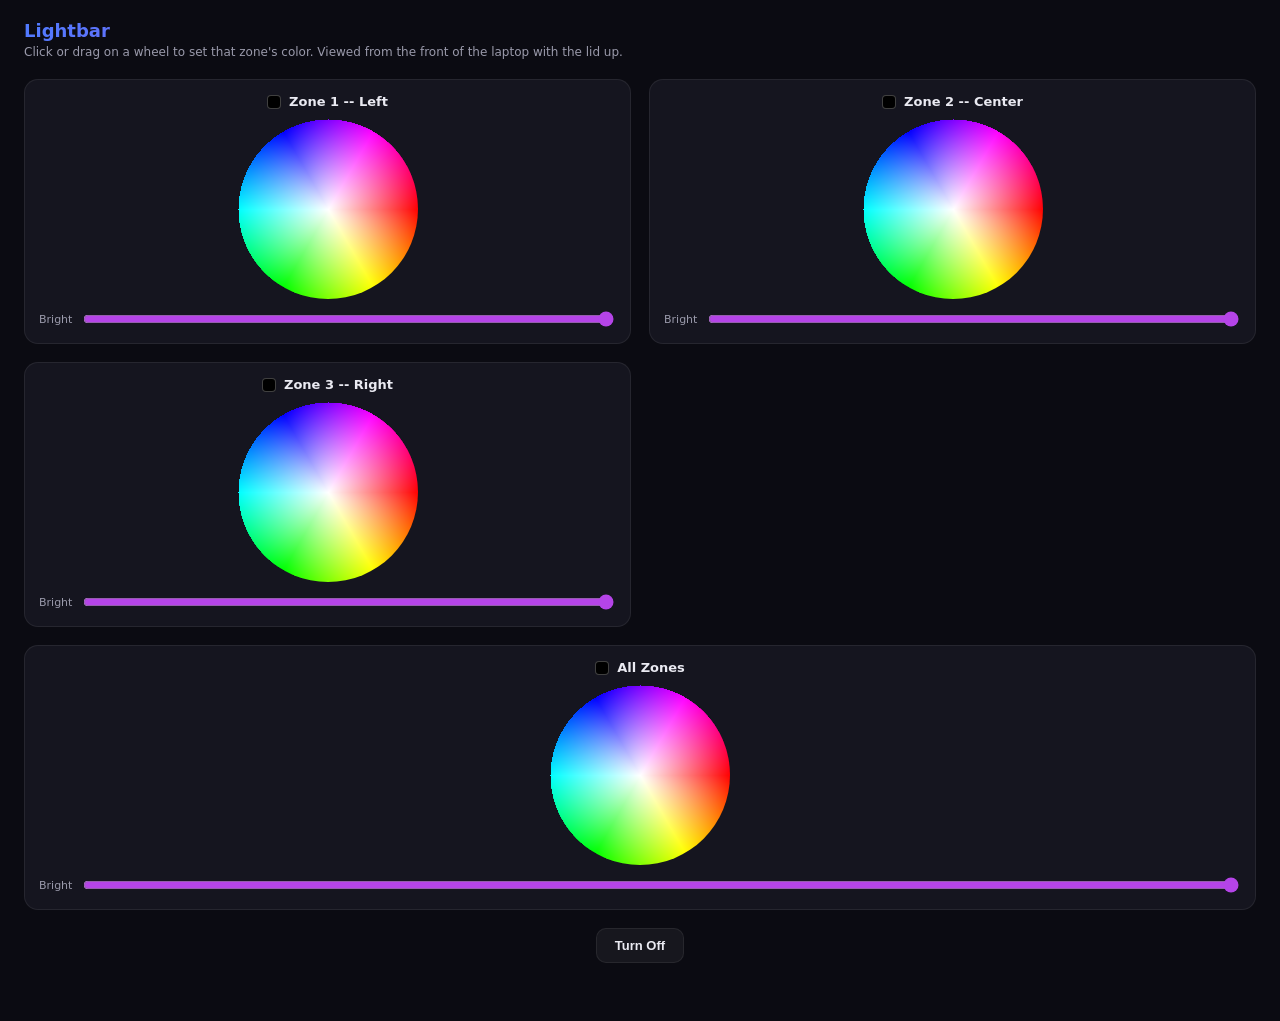
==== gui/lightbar.html @ 4e7f6dc6 "Add rear lightbar control (per-zone static color via ACPI-WMI) Adds hardware/lightbar.py driving the" ====
<!doctype html>
<html lang="en">
<head>
<meta charset="utf-8">
<meta name="viewport" content="width=device-width, initial-scale=1">
<title>JMA Studio -- Lightbar</title>
<link rel="stylesheet" href="style.css">
<style>
  body { padding: 20px 24px 28px; }
  h1 {
    font-size: 18px;
    margin: 0 0 4px;
    background: var(--accent-grad);
    -webkit-background-clip: text;
    background-clip: text;
    color: transparent;
  }
  .subtitle { color: var(--text-muted); font-size: 12px; margin: 0 0 20px; }

  .wheel-grid {
    display: grid;
    grid-template-columns: 1fr 1fr;
    gap: 18px;
  }

  .wheel-card {
    background: var(--panel);
    border: 1px solid var(--panel-border);
    border-radius: var(--radius);
    padding: 14px;
    display: flex;
    flex-direction: column;
    align-items: center;
    gap: 10px;
  }

  .wheel-card.all-zones {
    grid-column: 1 / -1;
  }

  .wheel-title {
    font-size: 13px;
    font-weight: 600;
    display: flex;
    align-items: center;
    gap: 8px;
  }

  .swatch {
    width: 14px;
    height: 14px;
    border-radius: 4px;
    border: 1px solid rgba(255,255,255,0.25);
    background: #000;
  }

  canvas.wheel {
    cursor: crosshair;
    border-radius: 50%;
    touch-action: none;
  }

  .brightness-row {
    width: 100%;
    display: flex;
    align-items: center;
    gap: 8px;
  }

  .brightness-row span {
    font-size: 11px;
    color: var(--text-muted);
    width: 34px;
  }

  input[type="range"] {
    flex: 1;
    accent-color: var(--accent-b);
  }

  .off-row {
    margin-top: 18px;
    display: flex;
    justify-content: center;
  }

  #status-log {
    margin-top: 14px;
    font-size: 11px;
    color: var(--text-muted);
    text-align: center;
    min-height: 16px;
  }
</style>
</head>
<body>

<h1>Lightbar</h1>
<p class="subtitle">Click or drag on a wheel to set that zone's color. Viewed from the front of the laptop with the lid up.</p>

<div class="wheel-grid">
  <div class="wheel-card" id="card-1">
    <div class="wheel-title"><span class="swatch" id="swatch-1"></span>Zone 1 -- Left</div>
    <canvas class="wheel" id="wheel-1" width="180" height="180"></canvas>
    <div class="brightness-row">
      <span>Bright</span>
      <input type="range" id="bright-1" min="0" max="100" value="100">
    </div>
  </div>

  <div class="wheel-card" id="card-2">
    <div class="wheel-title"><span class="swatch" id="swatch-2"></span>Zone 2 -- Center</div>
    <canvas class="wheel" id="wheel-2" width="180" height="180"></canvas>
    <div class="brightness-row">
      <span>Bright</span>
      <input type="range" id="bright-2" min="0" max="100" value="100">
    </div>
  </div>

  <div class="wheel-card" id="card-3">
    <div class="wheel-title"><span class="swatch" id="swatch-3"></span>Zone 3 -- Right</div>
    <canvas class="wheel" id="wheel-3" width="180" height="180"></canvas>
    <div class="brightness-row">
      <span>Bright</span>
      <input type="range" id="bright-3" min="0" max="100" value="100">
    </div>
  </div>

  <div class="wheel-card all-zones" id="card-all">
    <div class="wheel-title"><span class="swatch" id="swatch-all"></span>All Zones</div>
    <canvas class="wheel" id="wheel-all" width="180" height="180"></canvas>
    <div class="brightness-row">
      <span>Bright</span>
      <input type="range" id="bright-all" min="0" max="100" value="100">
    </div>
  </div>
</div>

<div class="off-row">
  <button id="off-btn" class="btn btn-ghost">Turn Off</button>
</div>

<div id="status-log"></div>

<script>
const BASE = "";  // same origin as this page (daemon's static file server)

function hsvToRgb(h, s, v) {
  const c = v * s;
  const x = c * (1 - Math.abs(((h / 60) % 2) - 1));
  const m = v - c;
  let r = 0, g = 0, b = 0;
  if (h < 60)       { r = c; g = x; b = 0; }
  else if (h < 120) { r = x; g = c; b = 0; }
  else if (h < 180) { r = 0; g = c; b = x; }
  else if (h < 240) { r = 0; g = x; b = c; }
  else if (h < 300) { r = x; g = 0; b = c; }
  else              { r = c; g = 0; b = x; }
  return [
    Math.round((r + m) * 255),
    Math.round((g + m) * 255),
    Math.round((b + m) * 255),
  ];
}

function rgbToHex(r, g, b) {
  return "#" + [r, g, b].map(v => v.toString(16).padStart(2, "0")).join("");
}

function drawWheel(canvas) {
  const ctx = canvas.getContext("2d");
  const size = canvas.width;
  const radius = size / 2;
  const img = ctx.createImageData(size, size);
  for (let y = 0; y < size; y++) {
    for (let x = 0; x < size; x++) {
      const dx = x - radius;
      const dy = y - radius;
      const dist = Math.sqrt(dx * dx + dy * dy);
      const idx = (y * size + x) * 4;
      if (dist > radius) {
        img.data[idx + 3] = 0;
        continue;
      }
      let angle = Math.atan2(dy, dx) * 180 / Math.PI;
      if (angle < 0) angle += 360;
      const sat = Math.min(1, dist / radius);
      const [r, g, b] = hsvToRgb(angle, sat, 1);
      img.data[idx] = r;
      img.data[idx + 1] = g;
      img.data[idx + 2] = b;
      img.data[idx + 3] = 255;
    }
  }
  ctx.putImageData(img, 0, 0);
}

function setStatus(msg, isError) {
  const el = document.getElementById("status-log");
  el.textContent = msg;
  el.style.color = isError ? "var(--danger)" : "var(--text-muted)";
}

async function post(path, body) {
  try {
    const res = await fetch(BASE + path, {
      method: "POST",
      headers: { "Content-Type": "application/json" },
      body: JSON.stringify(body || {}),
    });
    const data = await res.json();
    if (!data.ok) {
      setStatus("Error: " + (data.error || "unknown"), true);
    } else {
      setStatus("");
    }
    return data;
  } catch (e) {
    setStatus("Request failed: " + e.message, true);
  }
}

// Throttles the actual network call to at most once per `intervalMs`
// while allowing a final call right after the last update -- keeps
// dragging on a wheel responsive-looking (the swatch updates
// instantly) without flooding the daemon with a request per pixel of
// mouse movement, since each real commit takes a few hundred ms.
function throttle(fn, intervalMs) {
  let lastCall = 0;
  let pendingArgs = null;
  let timer = null;
  function run(args) {
    lastCall = Date.now();
    fn(...args);
  }
  return (...args) => {
    const now = Date.now();
    const elapsed = now - lastCall;
    if (elapsed >= intervalMs) {
      run(args);
    } else {
      pendingArgs = args;
      if (!timer) {
        timer = setTimeout(() => {
          timer = null;
          if (pendingArgs) run(pendingArgs);
          pendingArgs = null;
        }, intervalMs - elapsed);
      }
    }
  };
}

function setupZone(key, { swatchId, wheelId, brightId, apply }) {
  const canvas = document.getElementById(wheelId);
  const swatch = document.getElementById(swatchId);
  const brightSlider = document.getElementById(brightId);
  drawWheel(canvas);

  let currentHue = 0, currentSat = 0;
  let dragging = false;

  const sendThrottled = throttle((hex) => apply(hex), 120);

  function updateFromEvent(evt) {
    const rect = canvas.getBoundingClientRect();
    const x = evt.clientX - rect.left;
    const y = evt.clientY - rect.top;
    const radius = canvas.width / 2;
    const dx = x - radius;
    const dy = y - radius;
    const dist = Math.min(radius, Math.sqrt(dx * dx + dy * dy));
    let angle = Math.atan2(dy, dx) * 180 / Math.PI;
    if (angle < 0) angle += 360;
    currentHue = angle;
    currentSat = dist / radius;
    applyCurrent(true);
  }

  function applyCurrent(fromWheel) {
    const value = brightSlider.value / 100;
    const [r, g, b] = hsvToRgb(currentHue, currentSat, value);
    const hex = rgbToHex(r, g, b);
    swatch.style.background = hex;
    sendThrottled(hex);
  }

  canvas.addEventListener("pointerdown", (e) => {
    dragging = true;
    canvas.setPointerCapture(e.pointerId);
    updateFromEvent(e);
  });
  canvas.addEventListener("pointermove", (e) => {
    if (dragging) updateFromEvent(e);
  });
  canvas.addEventListener("pointerup", () => { dragging = false; });
  canvas.addEventListener("pointercancel", () => { dragging = false; });

  brightSlider.addEventListener("input", () => applyCurrent(false));
}

setupZone("zone1", {
  swatchId: "swatch-1", wheelId: "wheel-1", brightId: "bright-1",
  apply: (hex) => post("/lightbar/zone", { zone: 1, hex }),
});
setupZone("zone2", {
  swatchId: "swatch-2", wheelId: "wheel-2", brightId: "bright-2",
  apply: (hex) => post("/lightbar/zone", { zone: 2, hex }),
});
setupZone("zone3", {
  swatchId: "swatch-3", wheelId: "wheel-3", brightId: "bright-3",
  apply: (hex) => post("/lightbar/zone", { zone: 3, hex }),
});
setupZone("all", {
  swatchId: "swatch-all", wheelId: "wheel-all", brightId: "bright-all",
  apply: (hex) => post("/lightbar/all", { hex }),
});

document.getElementById("off-btn").addEventListener("click", () => {
  post("/lightbar/off");
  ["swatch-1", "swatch-2", "swatch-3", "swatch-all"].forEach(id => {
    document.getElementById(id).style.background = "#000";
  });
});
</script>

</body>
</html>
---- gui/style.css ----
:root {
  --bg: #0b0b12;
  --panel: #15151f;
  --panel-border: rgba(255,255,255,0.07);
  --text: #eaeaf2;
  --text-muted: #9a9aab;
  --accent-a: #4f7bff;
  --accent-b: #b544e8;
  --accent-c: #ff3fa4;
  --accent-grad: linear-gradient(135deg, var(--accent-a) 0%, var(--accent-b) 55%, var(--accent-c) 100%);
  --success: #3ddc84;
  --danger: #ff5470;
  --radius: 14px;
}

* { box-sizing: border-box; }

/* Elements toggled via the `hidden` attribute/property must actually
   disappear -- several rules below set `display` explicitly on their
   own class, which otherwise wins the cascade over the browser's
   default [hidden]{display:none} and leaves them visible. */
[hidden] { display: none !important; }

body {
  margin: 0;
  background: var(--bg);
  color: var(--text);
  font-family: 'Segoe UI Variable', 'Segoe UI', 'Inter', system-ui, sans-serif;
  font-size: 14px;
  -webkit-font-smoothing: antialiased;
}

/* ---- topbar ---- */

.topbar {
  display: flex;
  align-items: center;
  justify-content: space-between;
  padding: 14px 24px;
  border-bottom: 1px solid var(--panel-border);
  position: sticky;
  top: 0;
  background: rgba(11,11,18,0.85);
  backdrop-filter: blur(10px);
  z-index: 10;
}

.brand { display: flex; align-items: center; gap: 10px; }

.brand-logo {
  height: 28px;
  width: auto;
  display: block;
}

.topbar-right { display: flex; align-items: center; gap: 14px; }

.hw-status {
  display: flex;
  align-items: center;
  gap: 8px;
  font-size: 12px;
  color: var(--text-muted);
  padding: 6px 12px;
  background: rgba(255,255,255,0.03);
  border: 1px solid var(--panel-border);
  border-radius: 999px;
}

.hw-dot {
  width: 8px;
  height: 8px;
  border-radius: 50%;
  background: var(--text-muted);
  transition: background 0.3s, box-shadow 0.3s;
}

.hw-status.connected .hw-dot {
  background: var(--success);
  box-shadow: 0 0 8px rgba(61, 220, 132, 0.8);
}

.hw-status.connected .hw-label::after { content: "Connected"; }
.hw-status:not(.connected) .hw-label::after { content: "No hardware"; }
.hw-label { visibility: hidden; display: inline-block; white-space: nowrap; }
.hw-label::after { visibility: visible; display: inline-block; white-space: nowrap; }

/* ---- layout ---- */

main {
  max-width: 1040px;
  margin: 0 auto;
  padding: 24px;
  display: flex;
  flex-direction: column;
  gap: 22px;
}

.panel {
  background: var(--panel);
  border: 1px solid var(--panel-border);
  border-radius: var(--radius);
  padding: 18px 20px;
}

.panel-header {
  display: flex;
  align-items: center;
  justify-content: space-between;
  margin-bottom: 14px;
}

.panel-header h2 {
  font-size: 14px;
  margin: 0;
  font-weight: 600;
  text-transform: uppercase;
  letter-spacing: 0.6px;
  color: var(--text-muted);
}

.panel-sub {
  font-size: 12px;
  color: var(--text-muted);
  padding: 3px 10px;
  border-radius: 999px;
  background: rgba(255,255,255,0.04);
}

/* ---- keyboard preview ---- */

.preview-panel { overflow-x: auto; }

.keyboard {
  position: relative;
  /* width/height are computed and set inline in app.js, scaled to
     fit the panel -- no fixed size here. */
}

/* Centers the main live-preview board horizontally within its panel
   (it's a block div with an explicit pixel width narrower than the
   panel on most window sizes, so it sat flush-left by default before
   this). Scoped to #keyboard only, not the shared .keyboard class --
   the Custom Key Colors editor grid (#ck-keyboard) wasn't part of this
   request and keeps its previous flush-left alignment.
   REVERT: delete this #keyboard rule to go back to flush-left. */
#keyboard {
  margin: 0 auto;
}

.key {
  position: absolute;
  border-radius: 5px;
  background: #1c1c26;
  border: 1px solid rgba(255,255,255,0.08);
  transition: background-color 60ms linear;
  display: flex;
  align-items: center;
  justify-content: center;
  color: rgba(255,255,255,0.55);
  font-weight: 500;
  line-height: 1;
  overflow: hidden;
  white-space: nowrap;
  padding: 0 2px;
  pointer-events: none;
  user-select: none;
}

/* ---- custom key color editor ---- */

.ck-toolbar {
  display: flex;
  align-items: center;
  flex-wrap: wrap;
  gap: 10px;
  margin-bottom: 12px;
}

.ck-toolbar-spacer { flex: 1; }

.ck-selection-label {
  font-size: 12px;
  color: var(--text-muted);
}

.ck-inline-field {
  display: flex;
  align-items: center;
  gap: 6px;
  font-size: 12px;
  color: var(--text-muted);
}

.ck-inline-field input[type="color"] {
  width: 34px;
  height: 28px;
  border: 1px solid var(--panel-border);
  border-radius: 6px;
  background: none;
  cursor: pointer;
}
.ck-inline-field input[type="color"]:disabled { opacity: 0.4; cursor: not-allowed; }

.ck-recent-row {
  display: flex;
  align-items: center;
  flex-wrap: wrap;
  gap: 8px;
  margin-bottom: 14px;
  min-height: 28px;
}

.ck-recent-label {
  font-size: 11px;
  color: var(--text-muted);
  margin-right: 2px;
}

.ck-swatch {
  width: 24px;
  height: 24px;
  border-radius: 6px;
  border: 1px solid var(--panel-border);
  cursor: pointer;
  padding: 0;
  transition: transform 0.1s ease;
}
.ck-swatch:hover { transform: scale(1.15); }

.ck-panel { overflow-x: auto; }
.ck-keyboard .key {
  cursor: pointer;
  pointer-events: auto;
  border-width: 1px;
  transition: background-color 60ms linear, box-shadow 0.1s ease;
}
.ck-keyboard .key:hover { box-shadow: 0 0 0 1px rgba(255,255,255,0.35) inset; }
.ck-keyboard .key.selected {
  box-shadow: 0 0 0 2px var(--accent-b), 0 0 8px rgba(181, 68, 232, 0.7);
}

/* ---- preset cards ---- */

.card-grid {
  display: grid;
  grid-template-columns: repeat(auto-fill, minmax(180px, 1fr));
  gap: 12px;
}

.preset-card {
  position: relative;
  border-radius: 12px;
  padding: 14px;
  background: #1a1a26;
  border: 1px solid var(--panel-border);
  cursor: pointer;
  transition: transform 0.15s ease, box-shadow 0.15s ease, border-color 0.15s ease;
  overflow: hidden;
}

.preset-card::before {
  content: "";
  position: absolute;
  inset: 0;
  opacity: 0;
  background: var(--accent-grad);
  transition: opacity 0.2s ease;
  z-index: 0;
}

.preset-card:hover {
  transform: translateY(-3px);
  border-color: rgba(181, 68, 232, 0.5);
  box-shadow: 0 10px 24px rgba(0,0,0,0.35);
}

.preset-card.active { border-color: var(--accent-b); }
.preset-card.active::before { opacity: 0.12; }

.preset-card-name {
  position: relative;
  z-index: 1;
  font-weight: 600;
  font-size: 13px;
  margin-bottom: 6px;
  word-break: break-word;
}

.preset-card-effect {
  position: relative;
  z-index: 1;
  font-size: 11px;
  color: var(--text-muted);
}

.preset-card-badges {
  position: relative;
  z-index: 1;
  margin-top: 10px;
  display: flex;
  gap: 6px;
}

.badge {
  font-size: 10px;
  padding: 2px 7px;
  border-radius: 999px;
  background: rgba(255,255,255,0.06);
  color: var(--text-muted);
}

.badge.default { background: rgba(61, 220, 132, 0.15); color: var(--success); }

.preset-delete {
  position: absolute;
  top: 8px;
  right: 8px;
  z-index: 2;
  width: 20px;
  height: 20px;
  border-radius: 50%;
  border: none;
  background: rgba(255,255,255,0.08);
  color: var(--text-muted);
  cursor: pointer;
  font-size: 12px;
  line-height: 20px;
  text-align: center;
  padding: 0;
  opacity: 0;
  transition: opacity 0.15s ease, background 0.15s ease, color 0.15s ease;
}

.preset-card:hover .preset-delete { opacity: 1; }
.preset-delete:hover { background: var(--danger); color: white; }

/* ---- quick effect chips ---- */

.chip-grid { display: flex; flex-wrap: wrap; gap: 10px; }

.chip {
  padding: 9px 16px;
  border-radius: 999px;
  background: #1a1a26;
  border: 1px solid var(--panel-border);
  color: var(--text);
  cursor: pointer;
  font-size: 13px;
  transition: transform 0.15s ease, border-color 0.15s ease, background 0.15s ease;
}

.chip:hover { border-color: var(--accent-a); transform: translateY(-2px); }
.chip.active { background: var(--accent-grad); border-color: transparent; font-weight: 600; }

/* ---- tuning fields ---- */

.tune-grid {
  display: grid;
  grid-template-columns: repeat(auto-fit, minmax(200px, 1fr));
  gap: 16px 20px;
}

.field {
  display: flex;
  flex-direction: column;
  gap: 6px;
  font-size: 12px;
  color: var(--text-muted);
}

.field.wide { grid-column: 1 / -1; }

/* Lets a wrapper div be hidden/shown as one unit (toggling the
   typing-reactive-only fields off when the chase is disabled) without
   breaking the parent .tune-grid's per-field auto-fit column layout --
   when not hidden, `display: contents` makes the wrapper invisible to
   layout so its children act as direct grid children, same as before
   the wrapper was introduced. */
#tr-reactive-fields { display: contents; }

/* Dynamically-populated rows of per-zone color pickers / boundary
   sliders (multi-zone gradient tuning). */
.subfield-row {
  grid-column: 1 / -1;
  display: flex;
  gap: 14px;
  flex-wrap: wrap;
}
.subfield {
  display: flex;
  flex-direction: column;
  gap: 4px;
  font-size: 11px;
  min-width: 90px;
  flex: 1;
}
.subfield input[type="color"] {
  width: 100%;
  height: 30px;
  border: 1px solid var(--panel-border);
  border-radius: 8px;
  background: none;
  cursor: pointer;
}
.subfield input[type="color"]::-webkit-color-swatch-wrapper { padding: 3px; }
.subfield input[type="color"]::-webkit-color-swatch { border: none; border-radius: 6px; }
.subfield input[type="range"] {
  -webkit-appearance: none;
  appearance: none;
  height: 6px;
  border-radius: 999px;
  background: rgba(255,255,255,0.08);
  outline: none;
}
.subfield input[type="range"]::-webkit-slider-thumb {
  -webkit-appearance: none;
  width: 14px;
  height: 14px;
  border-radius: 50%;
  background: var(--accent-grad);
  cursor: pointer;
  box-shadow: 0 0 6px rgba(181, 68, 232, 0.6);
  border: 2px solid #0b0b12;
}
.subfield span { display: flex; justify-content: space-between; color: var(--text-muted); }
.subfield em { color: var(--text); font-style: normal; }

.field > span { display: flex; justify-content: space-between; }
.field em { color: var(--text); font-style: normal; }

.field input[type="checkbox"] {
  width: 16px;
  height: 16px;
  accent-color: var(--accent-b);
}

.field input[type="color"] {
  -webkit-appearance: none;
  appearance: none;
  width: 100%;
  height: 34px;
  border: 1px solid var(--panel-border);
  border-radius: 8px;
  background: none;
  cursor: pointer;
}
.field input[type="color"]::-webkit-color-swatch-wrapper { padding: 3px; }
.field input[type="color"]::-webkit-color-swatch { border: none; border-radius: 6px; }

.field select {
  padding: 8px 10px;
  border-radius: 8px;
  background: #1a1a26;
  border: 1px solid var(--panel-border);
  color: var(--text);
  font-size: 13px;
}

/* range sliders */

.field input[type="range"] {
  -webkit-appearance: none;
  appearance: none;
  height: 6px;
  border-radius: 999px;
  background: linear-gradient(90deg, rgba(255,255,255,0.08), rgba(255,255,255,0.08));
  outline: none;
}

.field input[type="range"]::-webkit-slider-thumb {
  -webkit-appearance: none;
  width: 16px;
  height: 16px;
  border-radius: 50%;
  background: var(--accent-grad);
  cursor: pointer;
  box-shadow: 0 0 8px rgba(181, 68, 232, 0.6);
  border: 2px solid #0b0b12;
}

.switch-label {
  display: flex;
  align-items: center;
  gap: 6px;
  font-size: 12px;
  color: var(--text-muted);
}
.switch-label input { accent-color: var(--accent-b); }

/* ---- buttons ---- */

.btn {
  padding: 9px 18px;
  border-radius: 10px;
  border: none;
  font-size: 13px;
  font-weight: 600;
  cursor: pointer;
  transition: transform 0.15s ease, filter 0.15s ease;
}
.btn:hover { transform: translateY(-1px); }
.btn:active { transform: translateY(0); }

.btn-accent { background: var(--accent-grad); color: white; }
.btn-accent:hover { filter: brightness(1.1); }

.btn-ghost {
  background: rgba(255,255,255,0.05);
  color: var(--text);
  border: 1px solid var(--panel-border);
}
.btn-ghost:hover { background: rgba(255,255,255,0.09); }

/* ---- footer / toast ---- */

.actionbar {
  position: sticky;
  bottom: 0;
  display: flex;
  align-items: center;
  gap: 12px;
  padding: 16px 24px;
  background: rgba(11,11,18,0.9);
  backdrop-filter: blur(10px);
  border-top: 1px solid var(--panel-border);
}

.toast {
  font-size: 12px;
  color: var(--success);
  opacity: 0;
  transition: opacity 0.3s ease;
}
.toast.show { opacity: 1; }
.toast.error { color: var(--danger); }

/* ---- modal ---- */

.modal-backdrop {
  position: fixed;
  inset: 0;
  background: rgba(0,0,0,0.6);
  display: flex;
  align-items: center;
  justify-content: center;
  z-index: 100;
}

.modal {
  background: var(--panel);
  border: 1px solid var(--panel-border);
  border-radius: var(--radius);
  padding: 22px;
  width: 320px;
  box-shadow: 0 20px 60px rgba(0,0,0,0.5);
}

.modal h3 { margin: 0 0 14px; font-size: 15px; }

.modal input[type="text"] {
  width: 100%;
  padding: 10px 12px;
  border-radius: 8px;
  border: 1px solid var(--panel-border);
  background: #1a1a26;
  color: var(--text);
  font-size: 13px;
  margin-bottom: 16px;
}

.modal-actions { display: flex; justify-content: flex-end; gap: 10px; }
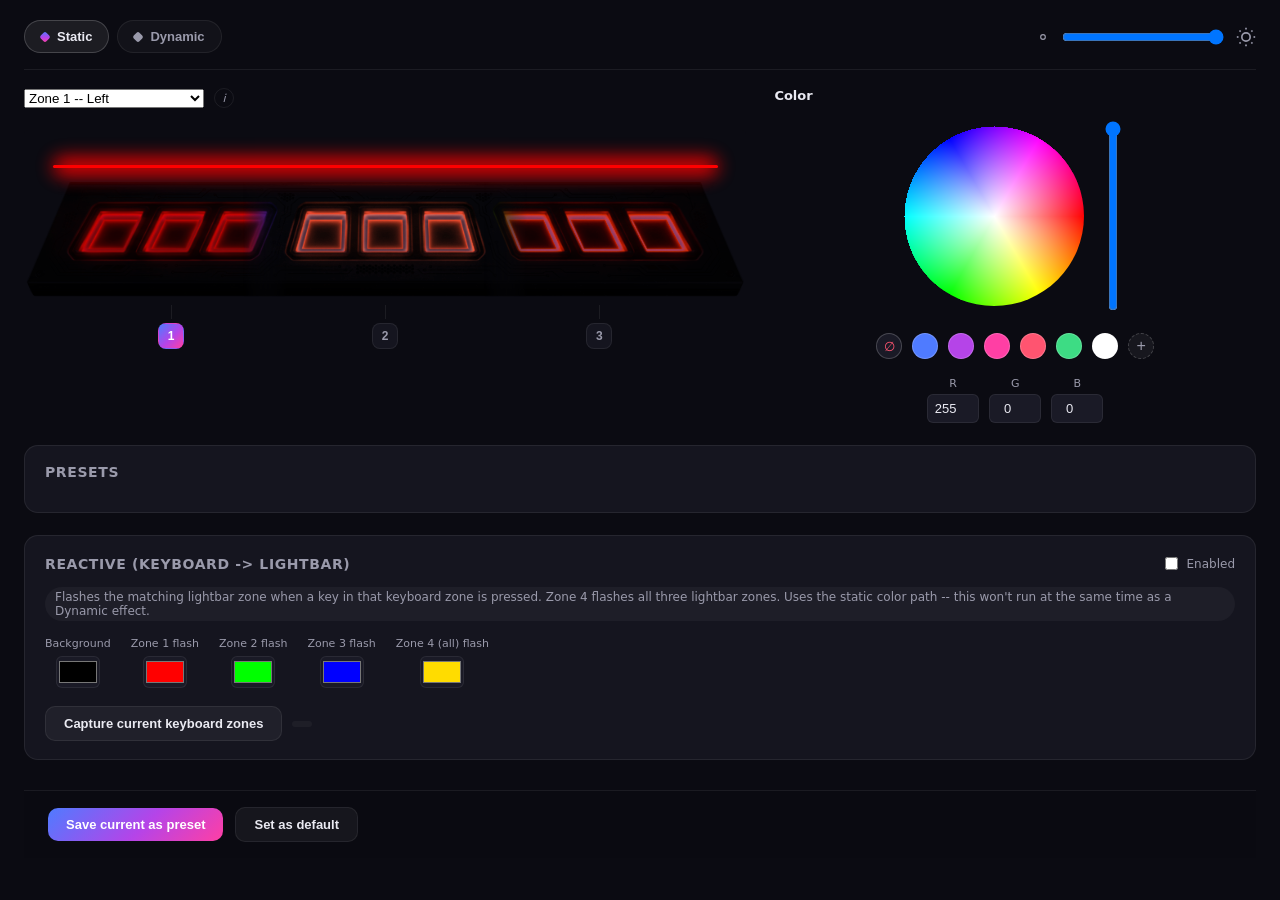
==== commit af3bf95f: "Add lightbar UI, presets, firmware animation modes, and keyboard-reactive flashing - Redesign the li" ====
--- a/gui/lightbar.html
+++ b/gui/lightbar.html
@@ -7,51 +7,207 @@
 <link rel="stylesheet" href="style.css">
 <style>
   body { padding: 20px 24px 28px; }
-  h1 {
-    font-size: 18px;
-    margin: 0 0 4px;
-    background: var(--accent-grad);
-    -webkit-background-clip: text;
-    background-clip: text;
-    color: transparent;
-  }
-  .subtitle { color: var(--text-muted); font-size: 12px; margin: 0 0 20px; }
-
-  .wheel-grid {
+
+  .lb-topbar {
+    display: flex;
+    align-items: center;
+    justify-content: space-between;
+    padding-bottom: 16px;
+    margin-bottom: 18px;
+    border-bottom: 1px solid var(--panel-border);
+  }
+
+  .mode-toggle { display: flex; gap: 8px; }
+
+  .mode-btn {
+    display: flex;
+    align-items: center;
+    gap: 8px;
+    padding: 8px 16px;
+    border-radius: 999px;
+    border: 1px solid var(--panel-border);
+    background: rgba(255,255,255,0.03);
+    color: var(--text-muted);
+    font-size: 13px;
+    font-weight: 600;
+    cursor: pointer;
+  }
+  .mode-btn .diamond {
+    width: 8px; height: 8px;
+    transform: rotate(45deg);
+    background: var(--text-muted);
+    border-radius: 2px;
+    flex-shrink: 0;
+  }
+  .mode-btn.active {
+    background: rgba(255,255,255,0.07);
+    color: var(--text);
+    border-color: rgba(255,255,255,0.18);
+  }
+  .mode-btn.active .diamond { background: var(--accent-grad); }
+  .mode-btn:disabled { cursor: not-allowed; opacity: 0.5; }
+
+  .brightness-control {
+    display: flex;
+    align-items: center;
+    gap: 10px;
+    width: 220px;
+  }
+  .brightness-control svg { flex-shrink: 0; color: var(--text-muted); }
+  .brightness-control input[type="range"] { flex: 1; }
+
+  .lb-body {
     display: grid;
-    grid-template-columns: 1fr 1fr;
-    gap: 18px;
-  }
-
-  .wheel-card {
+    grid-template-columns: 1.5fr 1fr;
+    gap: 28px;
+    align-items: start;
+  }
+
+  .zone-select-row {
+    display: flex;
+    align-items: center;
+    gap: 10px;
+    margin-bottom: 22px;
+  }
+  .zone-select-row select { min-width: 180px; }
+  .info-dot {
+    width: 20px; height: 20px;
+    border-radius: 50%;
+    border: 1px solid var(--panel-border);
+    color: var(--text-muted);
+    font-size: 11px;
+    font-style: italic;
+    display: flex; align-items: center; justify-content: center;
+    flex-shrink: 0;
+    cursor: default;
+  }
+
+  .lb-illustration-wrap {
+    position: relative;
+    width: 100%;
+    aspect-ratio: 3532 / 828;
+    overflow: hidden;
+    border-radius: 4px;
+  }
+  /* Each zone crop is widened slightly past its natural third and overlaps
+     its neighbor, with a mask fade across that overlap -- each diamond's
+     own soft glow bleeds sideways past its zone's own segments, and a hard
+     crop edge left a small wrong-hue blip wherever zone N's bleed crossed
+     into zone N+1's independently-rotated crop. Crossfading the overlap
+     blends the two instead of hard-cutting between them. */
+  .lb-zone-crop {
+    position: absolute;
+    top: 0;
+    height: 100%;
+    overflow: hidden;
+  }
+  .lb-zone-crop:nth-child(1) {
+    left: 0%; width: 36.334%;
+    -webkit-mask-image: linear-gradient(to right, black 0%, black 83.5%, transparent 100%);
+            mask-image: linear-gradient(to right, black 0%, black 83.5%, transparent 100%);
+  }
+  .lb-zone-crop:nth-child(2) {
+    left: 30.334%; width: 39.332%;
+    -webkit-mask-image: linear-gradient(to right, transparent 0%, black 15.3%, black 84.7%, transparent 100%);
+            mask-image: linear-gradient(to right, transparent 0%, black 15.3%, black 84.7%, transparent 100%);
+  }
+  .lb-zone-crop:nth-child(3) {
+    left: 63.666%; width: 36.334%;
+    -webkit-mask-image: linear-gradient(to right, transparent 0%, black 16.5%, black 100%);
+            mask-image: linear-gradient(to right, transparent 0%, black 16.5%, black 100%);
+  }
+  .lb-illustration-img {
+    position: absolute;
+    top: 0;
+    height: 100%;
+    display: block;
+  }
+  .lb-zone-crop:nth-child(1) .lb-illustration-img { left: 0%; width: 275.24%; }
+  .lb-zone-crop:nth-child(2) .lb-illustration-img { left: -77.15%; width: 254.25%; }
+  .lb-zone-crop:nth-child(3) .lb-illustration-img { left: -175.24%; width: 275.24%; }
+
+  /* The source image's own top glow strip is ONE continuous gradient
+     drawn across all 3 zones -- slicing it into 3 independently
+     hue-rotated thirds left a visible off-hue sliver right at each seam
+     (rotating an already-mixed red/green transition pixel doesn't
+     produce a sensible color). Instead of trying to blend that seam,
+     this covers the image's own strip entirely and draws a fresh one
+     from the real target colors directly -- no rotation, no mixing,
+     no seam possible. */
+  .lb-strip-cover {
+    position: absolute;
+    top: 0; left: 0; right: 0;
+    height: 31%;
+    background: #0b0b12;
+    z-index: 2;
+  }
+  .lb-strip-glow-wide {
+    position: absolute;
+    left: 4%; right: 4%;
+    top: 16%;
+    height: 11%;
+    border-radius: 999px;
+    filter: blur(9px);
+    opacity: 0.9;
+    z-index: 3;
+  }
+  .lb-strip-glow-core {
+    position: absolute;
+    left: 4%; right: 4%;
+    top: 20.5%;
+    height: 2.2%;
+    border-radius: 999px;
+    z-index: 3;
+  }
+
+  .zone-pins {
+    display: flex;
+    justify-content: space-around;
+    padding: 0 40px;
+    margin-top: 6px;
+  }
+  .zone-pin {
+    display: flex;
+    flex-direction: column;
+    align-items: center;
+    gap: 4px;
+    cursor: pointer;
+    background: none;
+    border: none;
+    padding: 0;
+  }
+  .zone-pin .pin-tick {
+    width: 1px; height: 14px;
+    background: var(--panel-border);
+  }
+  .zone-pin .pin-badge {
+    width: 26px; height: 26px;
+    border-radius: 8px;
     background: var(--panel);
     border: 1px solid var(--panel-border);
-    border-radius: var(--radius);
-    padding: 14px;
-    display: flex;
-    flex-direction: column;
+    color: var(--text-muted);
+    font-size: 12px;
+    font-weight: 700;
+    display: flex; align-items: center; justify-content: center;
+  }
+  .zone-pin.selected .pin-badge {
+    background: var(--accent-grad);
+    color: white;
+    border-color: transparent;
+  }
+
+  .color-panel-heading {
+    font-size: 13px;
+    font-weight: 700;
+    margin: 0 0 16px;
+    color: var(--text);
+  }
+
+  .wheel-row {
+    display: flex;
+    gap: 16px;
     align-items: center;
-    gap: 10px;
-  }
-
-  .wheel-card.all-zones {
-    grid-column: 1 / -1;
-  }
-
-  .wheel-title {
-    font-size: 13px;
-    font-weight: 600;
-    display: flex;
-    align-items: center;
-    gap: 8px;
-  }
-
-  .swatch {
-    width: 14px;
-    height: 14px;
-    border-radius: 4px;
-    border: 1px solid rgba(255,255,255,0.25);
-    background: #000;
+    justify-content: center;
   }
 
   canvas.wheel {
@@ -60,90 +216,241 @@
     touch-action: none;
   }
 
-  .brightness-row {
-    width: 100%;
+  input.vertical-slider {
+    -webkit-appearance: slider-vertical;
+    width: 22px;
+    height: 190px;
+  }
+
+  .swatch-row {
     display: flex;
     align-items: center;
-    gap: 8px;
-  }
-
-  .brightness-row span {
-    font-size: 11px;
+    gap: 10px;
+    flex-wrap: wrap;
+    margin: 20px 0 18px;
+    justify-content: center;
+  }
+
+  .swatch-btn {
+    width: 26px; height: 26px;
+    border-radius: 50%;
+    border: 1px solid rgba(255,255,255,0.2);
+    cursor: pointer;
+    padding: 0;
+    flex-shrink: 0;
+  }
+  .swatch-btn.off-swatch {
+    background: #1a1a26;
+    display: flex; align-items: center; justify-content: center;
+    color: var(--danger);
+  }
+  .swatch-btn.add-swatch {
+    background: rgba(255,255,255,0.05);
     color: var(--text-muted);
-    width: 34px;
-  }
-
-  input[type="range"] {
-    flex: 1;
-    accent-color: var(--accent-b);
-  }
-
-  .off-row {
-    margin-top: 18px;
-    display: flex;
+    display: flex; align-items: center; justify-content: center;
+    font-size: 16px;
+    line-height: 1;
+    border-style: dashed;
+  }
+
+  .rgb-inputs {
+    display: flex;
+    gap: 10px;
     justify-content: center;
   }
+  .rgb-field {
+    display: flex;
+    flex-direction: column;
+    align-items: center;
+    gap: 4px;
+  }
+  .rgb-field span { font-size: 11px; color: var(--text-muted); }
+  .rgb-field input {
+    width: 52px;
+    text-align: center;
+    padding: 6px 4px;
+    border-radius: 6px;
+    background: #1a1a26;
+    border: 1px solid var(--panel-border);
+    color: var(--text);
+    font-size: 13px;
+  }
+
+  .lb-section { margin-top: 22px; }
+
+  .reactive-grid {
+    display: flex;
+    flex-wrap: wrap;
+    gap: 20px;
+  }
+  .reactive-field {
+    display: flex;
+    flex-direction: column;
+    align-items: center;
+    gap: 6px;
+  }
+  .reactive-field span { font-size: 11px; color: var(--text-muted); }
+  .reactive-field input[type="color"] {
+    width: 44px;
+    height: 32px;
+    padding: 0;
+    border-radius: 6px;
+    border: 1px solid var(--panel-border);
+    background: #1a1a26;
+    cursor: pointer;
+  }
+
+  #lb-effect-row { margin-bottom: 10px; }
+  #lb-effect-grid { margin-bottom: 22px; }
 
   #status-log {
-    margin-top: 14px;
+    margin-top: 16px;
     font-size: 11px;
     color: var(--text-muted);
     text-align: center;
-    min-height: 16px;
+    min-height: 14px;
   }
 </style>
 </head>
 <body>
 
-<h1>Lightbar</h1>
-<p class="subtitle">Click or drag on a wheel to set that zone's color. Viewed from the front of the laptop with the lid up.</p>
-
-<div class="wheel-grid">
-  <div class="wheel-card" id="card-1">
-    <div class="wheel-title"><span class="swatch" id="swatch-1"></span>Zone 1 -- Left</div>
-    <canvas class="wheel" id="wheel-1" width="180" height="180"></canvas>
-    <div class="brightness-row">
-      <span>Bright</span>
-      <input type="range" id="bright-1" min="0" max="100" value="100">
+<div class="lb-topbar">
+  <div class="mode-toggle">
+    <button class="mode-btn active" id="mode-static"><span class="diamond"></span>Static</button>
+    <button class="mode-btn" id="mode-dynamic"><span class="diamond"></span>Dynamic</button>
+  </div>
+  <div class="brightness-control">
+    <svg width="14" height="14" viewBox="0 0 24 24" fill="none" stroke="currentColor" stroke-width="2">
+      <circle cx="12" cy="12" r="4"/>
+    </svg>
+    <input type="range" id="brightness" min="0" max="100" value="100">
+    <svg width="20" height="20" viewBox="0 0 24 24" fill="none" stroke="currentColor" stroke-width="2">
+      <circle cx="12" cy="12" r="5"/>
+      <line x1="12" y1="1" x2="12" y2="3"/><line x1="12" y1="21" x2="12" y2="23"/>
+      <line x1="4.2" y1="4.2" x2="5.6" y2="5.6"/><line x1="18.4" y1="18.4" x2="19.8" y2="19.8"/>
+      <line x1="1" y1="12" x2="3" y2="12"/><line x1="21" y1="12" x2="23" y2="12"/>
+      <line x1="4.2" y1="19.8" x2="5.6" y2="18.4"/><line x1="18.4" y1="5.6" x2="19.8" y2="4.2"/>
+    </svg>
+  </div>
+</div>
+
+<div class="lb-body">
+  <div class="lb-left">
+    <div class="zone-select-row" id="zone-select-row">
+      <select id="zone-select">
+        <option value="1">Zone 1 -- Left</option>
+        <option value="2">Zone 2 -- Center</option>
+        <option value="3">Zone 3 -- Right</option>
+        <option value="all">All Zones</option>
+      </select>
+      <span class="info-dot" title="Pick a zone, then use the color wheel to set it. All Zones applies one color everywhere.">i</span>
+    </div>
+
+    <div class="zone-select-row" id="lb-effect-row" hidden>
+      <span class="panel-sub">One effect, one color, for the whole bar:</span>
+    </div>
+    <div class="chip-grid" id="lb-effect-grid" hidden></div>
+
+    <div class="lb-illustration-wrap">
+      <div class="lb-zone-crop"><img class="lb-illustration-img" id="zoneImg1" src="lightbar_bar.png" alt=""></div>
+      <div class="lb-zone-crop"><img class="lb-illustration-img" id="zoneImg2" src="lightbar_bar.png" alt=""></div>
+      <div class="lb-zone-crop"><img class="lb-illustration-img" id="zoneImg3" src="lightbar_bar.png" alt=""></div>
+      <div class="lb-strip-cover"></div>
+      <div class="lb-strip-glow-wide" id="stripGlowWide"></div>
+      <div class="lb-strip-glow-core" id="stripGlowCore"></div>
+    </div>
+
+    <div class="zone-pins" id="zone-pins-row">
+      <button class="zone-pin selected" data-zone="1"><span class="pin-tick"></span><span class="pin-badge">1</span></button>
+      <button class="zone-pin" data-zone="2"><span class="pin-tick"></span><span class="pin-badge">2</span></button>
+      <button class="zone-pin" data-zone="3"><span class="pin-tick"></span><span class="pin-badge">3</span></button>
     </div>
   </div>
 
-  <div class="wheel-card" id="card-2">
-    <div class="wheel-title"><span class="swatch" id="swatch-2"></span>Zone 2 -- Center</div>
-    <canvas class="wheel" id="wheel-2" width="180" height="180"></canvas>
-    <div class="brightness-row">
-      <span>Bright</span>
-      <input type="range" id="bright-2" min="0" max="100" value="100">
+  <div class="lb-right">
+    <h3 class="color-panel-heading">Color</h3>
+    <div class="wheel-row">
+      <canvas class="wheel" id="wheel" width="180" height="180"></canvas>
+      <input type="range" class="vertical-slider" id="value-slider" min="0" max="100" value="100">
     </div>
-  </div>
-
-  <div class="wheel-card" id="card-3">
-    <div class="wheel-title"><span class="swatch" id="swatch-3"></span>Zone 3 -- Right</div>
-    <canvas class="wheel" id="wheel-3" width="180" height="180"></canvas>
-    <div class="brightness-row">
-      <span>Bright</span>
-      <input type="range" id="bright-3" min="0" max="100" value="100">
+
+    <div class="swatch-row" id="swatch-row">
+      <button class="swatch-btn off-swatch" id="off-swatch" title="Off">&#8709;</button>
+      <button class="swatch-btn add-swatch" id="add-swatch" title="Save current color">+</button>
     </div>
-  </div>
-
-  <div class="wheel-card all-zones" id="card-all">
-    <div class="wheel-title"><span class="swatch" id="swatch-all"></span>All Zones</div>
-    <canvas class="wheel" id="wheel-all" width="180" height="180"></canvas>
-    <div class="brightness-row">
-      <span>Bright</span>
-      <input type="range" id="bright-all" min="0" max="100" value="100">
+
+    <div class="rgb-inputs">
+      <label class="rgb-field"><span>R</span><input type="number" id="rgb-r" min="0" max="255" value="255"></label>
+      <label class="rgb-field"><span>G</span><input type="number" id="rgb-g" min="0" max="255" value="0"></label>
+      <label class="rgb-field"><span>B</span><input type="number" id="rgb-b" min="0" max="255" value="0"></label>
     </div>
   </div>
 </div>
 
-<div class="off-row">
-  <button id="off-btn" class="btn btn-ghost">Turn Off</button>
+<section class="panel lb-section">
+  <div class="panel-header">
+    <h2>Presets</h2>
+  </div>
+  <div id="lb-preset-grid" class="card-grid"></div>
+</section>
+
+<section class="panel lb-section">
+  <div class="panel-header">
+    <h2>Reactive (keyboard -&gt; lightbar)</h2>
+    <label class="switch-label">
+      <input type="checkbox" id="lb-reactive-enabled">
+      <span>Enabled</span>
+    </label>
+  </div>
+  <div class="panel-sub" style="margin-bottom:16px;">
+    Flashes the matching lightbar zone when a key in that keyboard zone is
+    pressed. Zone 4 flashes all three lightbar zones. Uses the static
+    color path -- this won't run at the same time as a Dynamic effect.
+  </div>
+  <div class="reactive-grid">
+    <label class="reactive-field"><span>Background</span><input type="color" id="lb-reactive-bg" value="#000000"></label>
+    <label class="reactive-field"><span>Zone 1 flash</span><input type="color" id="lb-reactive-z1" value="#ff0000"></label>
+    <label class="reactive-field"><span>Zone 2 flash</span><input type="color" id="lb-reactive-z2" value="#00ff00"></label>
+    <label class="reactive-field"><span>Zone 3 flash</span><input type="color" id="lb-reactive-z3" value="#0000ff"></label>
+    <label class="reactive-field"><span>Zone 4 (all) flash</span><input type="color" id="lb-reactive-z4" value="#ffdc00"></label>
+  </div>
+  <div style="margin-top:18px; display:flex; align-items:center; gap:10px;">
+    <button id="lb-reactive-capture" class="btn btn-ghost">Capture current keyboard zones</button>
+    <span class="panel-sub" id="lb-reactive-capture-status"></span>
+  </div>
+</section>
+
+<div id="status-log"></div>
+
+<footer class="actionbar">
+  <button id="lb-save-preset-btn" class="btn btn-accent">Save current as preset</button>
+  <button id="lb-set-default-btn" class="btn btn-ghost">Set as default</button>
+  <span id="lb-toast" class="toast"></span>
+</footer>
+
+<div id="lb-modal-backdrop" class="modal-backdrop" hidden>
+  <div class="modal">
+    <h3>Save preset</h3>
+    <input type="text" id="lb-modal-name" placeholder="e.g. gaming_rgb" autocomplete="off">
+    <div class="modal-actions">
+      <button id="lb-modal-cancel" class="btn btn-ghost">Cancel</button>
+      <button id="lb-modal-confirm" class="btn btn-accent">Save</button>
+    </div>
+  </div>
 </div>
 
-<div id="status-log"></div>
-
 <script>
-const BASE = "";  // same origin as this page (daemon's static file server)
+const DEFAULT_SWATCHES = ["#4f7bff", "#b544e8", "#ff3fa4", "#ff5470", "#3ddc84", "#ffffff"];
+const STORAGE_KEY = "jma_studio_lightbar_swatches";
+
+const zoneColors = { 1: [255, 0, 0], 2: [255, 0, 0], 3: [255, 0, 0] };
+let selectedZone = 1; // 1, 2, 3, or "all"
+
+// Firmware-native animated modes (see hardware/lightbar.py's set_mode())
+// -- whole-bar single color only, no per-zone control, unlike Static.
+const LIGHTBAR_MODES = ["breathing", "neon", "rainbow", "wave", "ripple", "scanner", "strobe"];
+let dynamicMode = false;
+let activeLightbarMode = null;
 
 function hsvToRgb(h, s, v) {
   const c = v * s;
@@ -156,15 +463,31 @@
   else if (h < 240) { r = 0; g = x; b = c; }
   else if (h < 300) { r = x; g = 0; b = c; }
   else              { r = c; g = 0; b = x; }
-  return [
-    Math.round((r + m) * 255),
-    Math.round((g + m) * 255),
-    Math.round((b + m) * 255),
-  ];
+  return [Math.round((r + m) * 255), Math.round((g + m) * 255), Math.round((b + m) * 255)];
+}
+
+function rgbToHsv(r, g, b) {
+  r /= 255; g /= 255; b /= 255;
+  const max = Math.max(r, g, b), min = Math.min(r, g, b);
+  const d = max - min;
+  let h = 0;
+  if (d !== 0) {
+    if (max === r) h = 60 * (((g - b) / d) % 6);
+    else if (max === g) h = 60 * ((b - r) / d + 2);
+    else h = 60 * ((r - g) / d + 4);
+  }
+  if (h < 0) h += 360;
+  const s = max === 0 ? 0 : d / max;
+  return [h, s, max];
 }
 
 function rgbToHex(r, g, b) {
   return "#" + [r, g, b].map(v => v.toString(16).padStart(2, "0")).join("");
+}
+
+function hexToRgb(hex) {
+  hex = hex.replace("#", "");
+  return [parseInt(hex.slice(0, 2), 16), parseInt(hex.slice(2, 4), 16), parseInt(hex.slice(4, 6), 16)];
 }
 
 function drawWheel(canvas) {
@@ -174,22 +497,15 @@
   const img = ctx.createImageData(size, size);
   for (let y = 0; y < size; y++) {
     for (let x = 0; x < size; x++) {
-      const dx = x - radius;
-      const dy = y - radius;
+      const dx = x - radius, dy = y - radius;
       const dist = Math.sqrt(dx * dx + dy * dy);
       const idx = (y * size + x) * 4;
-      if (dist > radius) {
-        img.data[idx + 3] = 0;
-        continue;
-      }
+      if (dist > radius) { img.data[idx + 3] = 0; continue; }
       let angle = Math.atan2(dy, dx) * 180 / Math.PI;
       if (angle < 0) angle += 360;
       const sat = Math.min(1, dist / radius);
       const [r, g, b] = hsvToRgb(angle, sat, 1);
-      img.data[idx] = r;
-      img.data[idx + 1] = g;
-      img.data[idx + 2] = b;
-      img.data[idx + 3] = 255;
+      img.data[idx] = r; img.data[idx + 1] = g; img.data[idx + 2] = b; img.data[idx + 3] = 255;
     }
   }
   ctx.putImageData(img, 0, 0);
@@ -203,125 +519,511 @@
 
 async function post(path, body) {
   try {
-    const res = await fetch(BASE + path, {
+    const res = await fetch(path, {
       method: "POST",
       headers: { "Content-Type": "application/json" },
       body: JSON.stringify(body || {}),
     });
     const data = await res.json();
-    if (!data.ok) {
-      setStatus("Error: " + (data.error || "unknown"), true);
-    } else {
-      setStatus("");
-    }
+    setStatus(data.ok ? "" : "Error: " + (data.error || "unknown"), !data.ok);
     return data;
   } catch (e) {
     setStatus("Request failed: " + e.message, true);
   }
 }
 
-// Throttles the actual network call to at most once per `intervalMs`
-// while allowing a final call right after the last update -- keeps
-// dragging on a wheel responsive-looking (the swatch updates
-// instantly) without flooding the daemon with a request per pixel of
-// mouse movement, since each real commit takes a few hundred ms.
 function throttle(fn, intervalMs) {
-  let lastCall = 0;
-  let pendingArgs = null;
-  let timer = null;
-  function run(args) {
-    lastCall = Date.now();
-    fn(...args);
-  }
+  let lastCall = 0, pendingArgs = null, timer = null;
+  function run(args) { lastCall = Date.now(); fn(...args); }
   return (...args) => {
-    const now = Date.now();
-    const elapsed = now - lastCall;
-    if (elapsed >= intervalMs) {
-      run(args);
-    } else {
+    const elapsed = Date.now() - lastCall;
+    if (elapsed >= intervalMs) { run(args); }
+    else {
       pendingArgs = args;
       if (!timer) {
-        timer = setTimeout(() => {
-          timer = null;
-          if (pendingArgs) run(pendingArgs);
-          pendingArgs = null;
-        }, intervalMs - elapsed);
+        timer = setTimeout(() => { timer = null; if (pendingArgs) run(pendingArgs); pendingArgs = null; }, intervalMs - elapsed);
       }
     }
   };
 }
 
-function setupZone(key, { swatchId, wheelId, brightId, apply }) {
-  const canvas = document.getElementById(wheelId);
-  const swatch = document.getElementById(swatchId);
-  const brightSlider = document.getElementById(brightId);
-  drawWheel(canvas);
-
-  let currentHue = 0, currentSat = 0;
-  let dragging = false;
-
-  const sendThrottled = throttle((hex) => apply(hex), 120);
-
-  function updateFromEvent(evt) {
-    const rect = canvas.getBoundingClientRect();
-    const x = evt.clientX - rect.left;
-    const y = evt.clientY - rect.top;
-    const radius = canvas.width / 2;
-    const dx = x - radius;
-    const dy = y - radius;
-    const dist = Math.min(radius, Math.sqrt(dx * dx + dy * dy));
-    let angle = Math.atan2(dy, dx) * 180 / Math.PI;
-    if (angle < 0) angle += 360;
-    currentHue = angle;
-    currentSat = dist / radius;
-    applyCurrent(true);
-  }
-
-  function applyCurrent(fromWheel) {
-    const value = brightSlider.value / 100;
-    const [r, g, b] = hsvToRgb(currentHue, currentSat, value);
-    const hex = rgbToHex(r, g, b);
-    swatch.style.background = hex;
-    sendThrottled(hex);
-  }
-
-  canvas.addEventListener("pointerdown", (e) => {
-    dragging = true;
-    canvas.setPointerCapture(e.pointerId);
-    updateFromEvent(e);
+// ---- illustration -----------------------------------------------------
+
+// Baseline hue actually baked into gui/lightbar_bar.png for each zone
+// (sampled directly from the generated image, not assumed 0/120/240 --
+// the AI-rendered reds/greens/blues aren't perfectly pure). Recoloring
+// a zone means rotating ITS baseline hue to the target hue, so this
+// has to match the real asset or every color will land off-hue.
+const ZONE_BASE_HUE = { 1: 354.3, 2: 109.5, 3: 215.4 };
+
+function updateIllustration() {
+  [1, 2, 3].forEach(zone => {
+    const [r, g, b] = zoneColors[zone];
+    const [h, s, v] = rgbToHsv(r, g, b);
+    const rotate = h - ZONE_BASE_HUE[zone];
+    const img = document.getElementById(`zoneImg${zone}`);
+    img.style.filter = `hue-rotate(${rotate}deg) saturate(${s}) brightness(${Math.max(v, 0.04)})`;
   });
-  canvas.addEventListener("pointermove", (e) => {
-    if (dragging) updateFromEvent(e);
+
+  const stripGradient = `linear-gradient(to right, ${rgbToHex(...zoneColors[1])}, ${rgbToHex(...zoneColors[2])}, ${rgbToHex(...zoneColors[3])})`;
+  document.getElementById("stripGlowWide").style.background = stripGradient;
+  document.getElementById("stripGlowCore").style.background = stripGradient;
+}
+
+function selectZone(zone) {
+  selectedZone = zone;
+  document.getElementById("zone-select").value = String(zone);
+  document.querySelectorAll(".zone-pin").forEach(pin => {
+    pin.classList.toggle("selected", pin.dataset.zone === String(zone));
   });
-  canvas.addEventListener("pointerup", () => { dragging = false; });
-  canvas.addEventListener("pointercancel", () => { dragging = false; });
-
-  brightSlider.addEventListener("input", () => applyCurrent(false));
-}
-
-setupZone("zone1", {
-  swatchId: "swatch-1", wheelId: "wheel-1", brightId: "bright-1",
-  apply: (hex) => post("/lightbar/zone", { zone: 1, hex }),
-});
-setupZone("zone2", {
-  swatchId: "swatch-2", wheelId: "wheel-2", brightId: "bright-2",
-  apply: (hex) => post("/lightbar/zone", { zone: 2, hex }),
-});
-setupZone("zone3", {
-  swatchId: "swatch-3", wheelId: "wheel-3", brightId: "bright-3",
-  apply: (hex) => post("/lightbar/zone", { zone: 3, hex }),
-});
-setupZone("all", {
-  swatchId: "swatch-all", wheelId: "wheel-all", brightId: "bright-all",
-  apply: (hex) => post("/lightbar/all", { hex }),
-});
-
-document.getElementById("off-btn").addEventListener("click", () => {
-  post("/lightbar/off");
-  ["swatch-1", "swatch-2", "swatch-3", "swatch-all"].forEach(id => {
-    document.getElementById(id).style.background = "#000";
+  const [r, g, b] = zone === "all" ? zoneColors[1] : zoneColors[zone];
+  setWheelFromRgb(r, g, b, false);
+}
+
+document.querySelectorAll(".zone-pin").forEach(pin => {
+  pin.addEventListener("click", () => selectZone(Number(pin.dataset.zone)));
+});
+document.getElementById("zone-select").addEventListener("change", (e) => {
+  const v = e.target.value;
+  selectZone(v === "all" ? "all" : Number(v));
+});
+
+// ---- static / dynamic mode toggle -----------------------------------------
+
+function renderEffectGrid() {
+  const grid = document.getElementById("lb-effect-grid");
+  grid.innerHTML = "";
+  LIGHTBAR_MODES.forEach(mode => {
+    const chip = document.createElement("button");
+    chip.className = "chip" + (activeLightbarMode === mode ? " active" : "");
+    chip.textContent = mode.charAt(0).toUpperCase() + mode.slice(1);
+    chip.addEventListener("click", () => {
+      activeLightbarMode = mode;
+      const [r, g, b] = zoneColors[1];
+      post("/lightbar/mode", { mode, hex: rgbToHex(r, g, b) });
+      renderEffectGrid();
+    });
+    grid.appendChild(chip);
   });
-});
+}
+
+// Pure UI state -- shows/hides the right controls and re-renders the chip
+// grid, with NO network call. Used both by the real toggle (setDynamicMode,
+// below) and by applyLightbarPreset(), which already sent the real change
+// via the preset-apply endpoint and just needs the page to reflect it
+// without redundantly (and racily) re-sending a stale color first.
+function setUiMode(isDynamic) {
+  dynamicMode = isDynamic;
+  document.getElementById("mode-static").classList.toggle("active", !isDynamic);
+  document.getElementById("mode-dynamic").classList.toggle("active", isDynamic);
+  document.getElementById("zone-select-row").hidden = isDynamic;
+  document.getElementById("zone-pins-row").hidden = isDynamic;
+  document.getElementById("lb-effect-row").hidden = !isDynamic;
+  document.getElementById("lb-effect-grid").hidden = !isDynamic;
+  if (isDynamic) renderEffectGrid();
+}
+
+function setDynamicMode(isDynamic) {
+  if (isDynamic) {
+    // The wheel becomes "the one color for the effect" in Dynamic mode --
+    // pin it to zoneColors[1] (also what renderEffectGrid()/sendBrightness()
+    // read) so dragging the wheel can't silently write to a different
+    // zone's color than the one actually being sent to the firmware.
+    selectedZone = 1;
+    const [r, g, b] = zoneColors[1];
+    setUiMode(true);
+    setWheelFromRgb(r, g, b, false);
+  } else {
+    setUiMode(false);
+    activeLightbarMode = null;
+    // Restore whatever the static per-zone colors were -- a real static
+    // commit (SetGamingRgbKb) also resets the firmware mode byte back to
+    // 0, which is what actually cancels the animated mode.
+    const [r, g, b] = selectedZone === "all" ? zoneColors[1] : zoneColors[selectedZone];
+    if (selectedZone === "all") {
+      post("/lightbar/all", { hex: rgbToHex(r, g, b) });
+    } else {
+      post("/lightbar/zone", { zone: selectedZone, hex: rgbToHex(r, g, b) });
+    }
+  }
+}
+
+document.getElementById("mode-static").addEventListener("click", () => setDynamicMode(false));
+document.getElementById("mode-dynamic").addEventListener("click", () => setDynamicMode(true));
+
+// ---- wheel + value slider + rgb inputs, all kept in sync ----------------
+
+const wheelCanvas = document.getElementById("wheel");
+const valueSlider = document.getElementById("value-slider");
+const rInput = document.getElementById("rgb-r");
+const gInput = document.getElementById("rgb-g");
+const bInput = document.getElementById("rgb-b");
+drawWheel(wheelCanvas);
+
+let currentHue = 0, currentSat = 1;
+
+const sendZoneColor = throttle((hex) => {
+  if (dynamicMode) {
+    if (activeLightbarMode) post("/lightbar/mode", { mode: activeLightbarMode, hex });
+    return;
+  }
+  if (selectedZone === "all") {
+    post("/lightbar/all", { hex });
+  } else {
+    post("/lightbar/zone", { zone: selectedZone, hex });
+  }
+}, 120);
+
+function applyColor(r, g, b, fromUser = true) {
+  if (selectedZone === "all") {
+    zoneColors[1] = [r, g, b]; zoneColors[2] = [r, g, b]; zoneColors[3] = [r, g, b];
+  } else {
+    zoneColors[selectedZone] = [r, g, b];
+  }
+  updateIllustration();
+  rInput.value = r; gInput.value = g; bInput.value = b;
+  if (fromUser) sendZoneColor(rgbToHex(r, g, b));
+}
+
+function setWheelFromRgb(r, g, b, fromUser = true) {
+  const [h, s, v] = rgbToHsv(r, g, b);
+  currentHue = h; currentSat = s;
+  valueSlider.value = Math.round(v * 100);
+  applyColor(r, g, b, fromUser);
+}
+
+function updateFromWheelPosition(clientX, clientY) {
+  const rect = wheelCanvas.getBoundingClientRect();
+  const radius = wheelCanvas.width / 2;
+  const dx = clientX - rect.left - radius, dy = clientY - rect.top - radius;
+  const dist = Math.min(radius, Math.sqrt(dx * dx + dy * dy));
+  let angle = Math.atan2(dy, dx) * 180 / Math.PI;
+  if (angle < 0) angle += 360;
+  currentHue = angle;
+  currentSat = dist / radius;
+  const value = valueSlider.value / 100;
+  const [r, g, b] = hsvToRgb(currentHue, currentSat, value);
+  applyColor(r, g, b, true);
+}
+
+let dragging = false;
+wheelCanvas.addEventListener("pointerdown", (e) => { dragging = true; wheelCanvas.setPointerCapture(e.pointerId); updateFromWheelPosition(e.clientX, e.clientY); });
+wheelCanvas.addEventListener("pointermove", (e) => { if (dragging) updateFromWheelPosition(e.clientX, e.clientY); });
+wheelCanvas.addEventListener("pointerup", () => { dragging = false; });
+wheelCanvas.addEventListener("pointercancel", () => { dragging = false; });
+
+valueSlider.addEventListener("input", () => {
+  const value = valueSlider.value / 100;
+  const [r, g, b] = hsvToRgb(currentHue, currentSat, value);
+  applyColor(r, g, b, true);
+});
+
+function onRgbInputChange() {
+  const r = Math.max(0, Math.min(255, parseInt(rInput.value) || 0));
+  const g = Math.max(0, Math.min(255, parseInt(gInput.value) || 0));
+  const b = Math.max(0, Math.min(255, parseInt(bInput.value) || 0));
+  setWheelFromRgb(r, g, b, true);
+}
+[rInput, gInput, bInput].forEach(el => el.addEventListener("change", onRgbInputChange));
+
+// ---- swatches -----------------------------------------------------------
+
+function loadSwatches() {
+  try {
+    const stored = JSON.parse(localStorage.getItem(STORAGE_KEY) || "null");
+    return Array.isArray(stored) ? stored : DEFAULT_SWATCHES;
+  } catch (e) { return DEFAULT_SWATCHES; }
+}
+
+function saveSwatches(list) {
+  try { localStorage.setItem(STORAGE_KEY, JSON.stringify(list)); } catch (e) {}
+}
+
+function renderSwatches() {
+  const row = document.getElementById("swatch-row");
+  row.querySelectorAll(".user-swatch").forEach(el => el.remove());
+  const addBtn = document.getElementById("add-swatch");
+  loadSwatches().forEach(hex => {
+    const btn = document.createElement("button");
+    btn.className = "swatch-btn user-swatch";
+    btn.style.background = hex;
+    btn.title = hex;
+    btn.addEventListener("click", () => setWheelFromRgb(...hexToRgb(hex), true));
+    row.insertBefore(btn, addBtn);
+  });
+}
+
+document.getElementById("off-swatch").addEventListener("click", () => {
+  if (dynamicMode) {
+    activeLightbarMode = null;
+    renderEffectGrid();
+  }
+  if (dynamicMode || selectedZone === "all") {
+    post("/lightbar/off");
+    zoneColors[1] = [0, 0, 0]; zoneColors[2] = [0, 0, 0]; zoneColors[3] = [0, 0, 0];
+  } else {
+    zoneColors[selectedZone] = [0, 0, 0];
+    post("/lightbar/zone", { zone: selectedZone, hex: "#000000" });
+  }
+  updateIllustration();
+  rInput.value = 0; gInput.value = 0; bInput.value = 0;
+});
+
+document.getElementById("add-swatch").addEventListener("click", () => {
+  const hex = rgbToHex(parseInt(rInput.value) || 0, parseInt(gInput.value) || 0, parseInt(bInput.value) || 0);
+  const list = loadSwatches();
+  if (!list.includes(hex)) {
+    list.push(hex);
+    saveSwatches(list);
+    renderSwatches();
+  }
+});
+
+// ---- brightness -----------------------------------------------------------
+
+const sendBrightness = throttle((value) => {
+  if (dynamicMode && activeLightbarMode) {
+    const [r, g, b] = zoneColors[1];
+    post("/lightbar/mode", { mode: activeLightbarMode, hex: rgbToHex(r, g, b), brightness: value });
+  } else {
+    post("/lightbar/brightness", { value });
+  }
+}, 150);
+document.getElementById("brightness").addEventListener("input", (e) => {
+  sendBrightness(parseInt(e.target.value));
+});
+
+// ---- presets --------------------------------------------------------------
+
+let lbPresets = {};
+let lbDefaultPreset = null;
+let lbActivePreset = null;
+
+let lbToastTimer = null;
+function lbToast(msg, isError) {
+  const el = document.getElementById("lb-toast");
+  el.textContent = msg;
+  el.classList.toggle("error", !!isError);
+  el.classList.add("show");
+  clearTimeout(lbToastTimer);
+  lbToastTimer = setTimeout(() => el.classList.remove("show"), 2200);
+}
+
+// Presets saved before Reactive settings were bundled in are a flat
+// {"type": ..., ...} dict with no "lightbar"/"reactive" keys -- treat
+// the whole object as the lightbar part for those older presets.
+function lightbarPart(preset) {
+  return preset.lightbar || preset;
+}
+
+function presetSwatch(preset) {
+  const lb = lightbarPart(preset);
+  if (lb.type === "mode") {
+    const hex = rgbToHex(...lb.color);
+    return `linear-gradient(90deg, ${hex}, ${hex})`;
+  }
+  const colors = lb.colors || {};
+  const hexes = [1, 2, 3].map(z => colors[String(z)] ? rgbToHex(...colors[String(z)]) : "#333");
+  return `linear-gradient(90deg, ${hexes.join(", ")})`;
+}
+
+function renderLightbarPresets() {
+  const grid = document.getElementById("lb-preset-grid");
+  grid.innerHTML = "";
+  const names = Object.keys(lbPresets).sort();
+  if (names.length === 0) {
+    grid.innerHTML = `<div class="panel-sub">No presets saved yet.</div>`;
+    return;
+  }
+  for (const name of names) {
+    const preset = lbPresets[name];
+    const lb = lightbarPart(preset);
+    const reactiveOn = !!(preset.reactive && preset.reactive.enabled);
+    const card = document.createElement("div");
+    card.className = "preset-card" + (lbActivePreset === name ? " active" : "");
+    card.innerHTML = `
+      <div style="position:absolute;inset:0;background:${presetSwatch(preset)};opacity:0.18;"></div>
+      <button class="preset-delete" data-name="${name}">&times;</button>
+      <div class="preset-card-name">${name}</div>
+      <div class="preset-card-effect">${lb.type === "mode" ? lb.mode : `brightness ${lb.brightness ?? 100}`}</div>
+      <div class="preset-card-badges">
+        ${lbDefaultPreset === name ? '<span class="badge default">default</span>' : ""}
+        ${reactiveOn ? '<span class="badge">reactive</span>' : ""}
+      </div>`;
+    card.addEventListener("click", (e) => {
+      if (e.target.closest(".preset-delete")) return;
+      applyLightbarPreset(name);
+    });
+    card.querySelector(".preset-delete").addEventListener("click", async (e) => {
+      e.stopPropagation();
+      if (!confirm(`Delete preset "${name}"?`)) return;
+      if (lbActivePreset === name) lbActivePreset = null;
+      await del(`/lightbar/presets/${encodeURIComponent(name)}`);
+      await loadLightbarPresets();
+    });
+    grid.appendChild(card);
+  }
+}
+
+async function del(path) {
+  const res = await fetch(path.startsWith("http") ? path : path, { method: "DELETE" });
+  return res.json();
+}
+
+async function loadLightbarPresets() {
+  lbPresets = await (await fetch("/lightbar/presets")).json();
+  const d = await (await fetch("/lightbar/default")).json();
+  lbDefaultPreset = d.default_preset;
+  renderLightbarPresets();
+}
+
+async function applyLightbarPreset(name) {
+  const res = await post(`/lightbar/presets/${encodeURIComponent(name)}/apply`);
+  if (!res || !res.ok) { lbToast((res && res.error) || "failed to apply preset", true); return; }
+  lbActivePreset = name;
+  const preset = lbPresets[name];
+  const lb = lightbarPart(preset);
+
+  if (lb.type === "mode") {
+    zoneColors[1] = lb.color;
+    activeLightbarMode = lb.mode;
+    selectedZone = 1;
+    setUiMode(true);
+    if (typeof lb.brightness === "number") {
+      document.getElementById("brightness").value = lb.brightness;
+    }
+    setWheelFromRgb(...lb.color, false);
+  } else {
+    activeLightbarMode = null;
+    setUiMode(false);
+    const colors = lb.colors || {};
+    [1, 2, 3].forEach(z => {
+      if (colors[String(z)]) zoneColors[z] = colors[String(z)];
+    });
+    if (typeof lb.brightness === "number") {
+      document.getElementById("brightness").value = lb.brightness;
+    }
+    updateIllustration();
+    const [r, g, b] = selectedZone === "all" ? zoneColors[1] : zoneColors[selectedZone];
+    setWheelFromRgb(r, g, b, false);
+  }
+
+  // Reactive settings were applied server-side too (if this preset has
+  // any) -- refresh the panel from the server rather than duplicating
+  // that logic here, so it can't drift out of sync with what actually
+  // got written.
+  if (preset.reactive) {
+    await loadReactiveConfig();
+  }
+
+  renderLightbarPresets();
+  lbToast(`Applied "${name}"`);
+}
+
+document.getElementById("lb-save-preset-btn").addEventListener("click", () => {
+  document.getElementById("lb-modal-name").value = "";
+  document.getElementById("lb-modal-backdrop").hidden = false;
+  document.getElementById("lb-modal-name").focus();
+});
+document.getElementById("lb-modal-cancel").addEventListener("click", () => {
+  document.getElementById("lb-modal-backdrop").hidden = true;
+});
+document.getElementById("lb-modal-backdrop").addEventListener("click", (e) => {
+  if (e.target.id === "lb-modal-backdrop") document.getElementById("lb-modal-backdrop").hidden = true;
+});
+document.getElementById("lb-modal-confirm").addEventListener("click", async () => {
+  const name = document.getElementById("lb-modal-name").value.trim();
+  if (!name) return;
+  await post("/lightbar/presets/save", { name });
+  document.getElementById("lb-modal-backdrop").hidden = true;
+  lbActivePreset = name;
+  await loadLightbarPresets();
+  lbToast(`Saved "${name}"`);
+});
+document.getElementById("lb-modal-name").addEventListener("keydown", (e) => {
+  if (e.key === "Enter") document.getElementById("lb-modal-confirm").click();
+});
+
+document.getElementById("lb-set-default-btn").addEventListener("click", async () => {
+  if (!lbActivePreset) {
+    lbToast("Apply or save a preset first", true);
+    return;
+  }
+  const res = await post("/lightbar/default", { name: lbActivePreset });
+  if (!res.ok) { lbToast(res.error || "failed", true); return; }
+  lbDefaultPreset = lbActivePreset;
+  renderLightbarPresets();
+  lbToast(`"${lbActivePreset}" is now the default`);
+});
+
+// ---- reactive (keyboard -> lightbar) ---------------------------------------
+
+const reactiveInputs = {
+  bg: document.getElementById("lb-reactive-bg"),
+  z1: document.getElementById("lb-reactive-z1"),
+  z2: document.getElementById("lb-reactive-z2"),
+  z3: document.getElementById("lb-reactive-z3"),
+  z4: document.getElementById("lb-reactive-z4"),
+};
+const reactiveEnabled = document.getElementById("lb-reactive-enabled");
+
+function readReactiveConfig() {
+  return {
+    enabled: reactiveEnabled.checked,
+    background_color: hexToRgb(reactiveInputs.bg.value),
+    zone_flash_colors: {
+      "1": hexToRgb(reactiveInputs.z1.value),
+      "2": hexToRgb(reactiveInputs.z2.value),
+      "3": hexToRgb(reactiveInputs.z3.value),
+    },
+    all_flash_color: hexToRgb(reactiveInputs.z4.value),
+  };
+}
+
+const saveReactiveConfig = throttle(async () => {
+  await post("/lightbar/reactive", readReactiveConfig());
+}, 150);
+
+async function loadReactiveConfig() {
+  const res = await fetch("/lightbar/reactive");
+  const config = await res.json();
+  reactiveEnabled.checked = !!config.enabled;
+  reactiveInputs.bg.value = rgbToHex(...(config.background_color || [0, 0, 0]));
+  const zc = config.zone_flash_colors || {};
+  reactiveInputs.z1.value = rgbToHex(...(zc["1"] || [255, 0, 0]));
+  reactiveInputs.z2.value = rgbToHex(...(zc["2"] || [0, 255, 0]));
+  reactiveInputs.z3.value = rgbToHex(...(zc["3"] || [0, 0, 255]));
+  reactiveInputs.z4.value = rgbToHex(...(config.all_flash_color || [255, 220, 0]));
+  const status = document.getElementById("lb-reactive-capture-status");
+  status.textContent = (config.zone_boundaries && config.zone_boundaries.length)
+    ? `Zones captured (${config.zone_boundaries.length + 1} zones).`
+    : "No keyboard zones captured yet -- click Capture first.";
+}
+
+reactiveEnabled.addEventListener("change", saveReactiveConfig);
+[reactiveInputs.bg, reactiveInputs.z1, reactiveInputs.z2, reactiveInputs.z3, reactiveInputs.z4].forEach(el => {
+  el.addEventListener("input", saveReactiveConfig);
+});
+
+document.getElementById("lb-reactive-capture").addEventListener("click", async () => {
+  const res = await post("/lightbar/reactive/capture_zones");
+  const status = document.getElementById("lb-reactive-capture-status");
+  if (!res || !res.ok) {
+    status.textContent = (res && res.error) || "capture failed";
+    lbToast((res && res.error) || "capture failed", true);
+    return;
+  }
+  status.textContent = `Zones captured (${res.num_zones} zones).`;
+  lbToast("Captured current keyboard zones");
+});
+
+// ---- init -----------------------------------------------------------------
+
+renderSwatches();
+updateIllustration();
+setWheelFromRgb(255, 0, 0, false);
+loadLightbarPresets();
+loadReactiveConfig();
 </script>
 
 </body>
